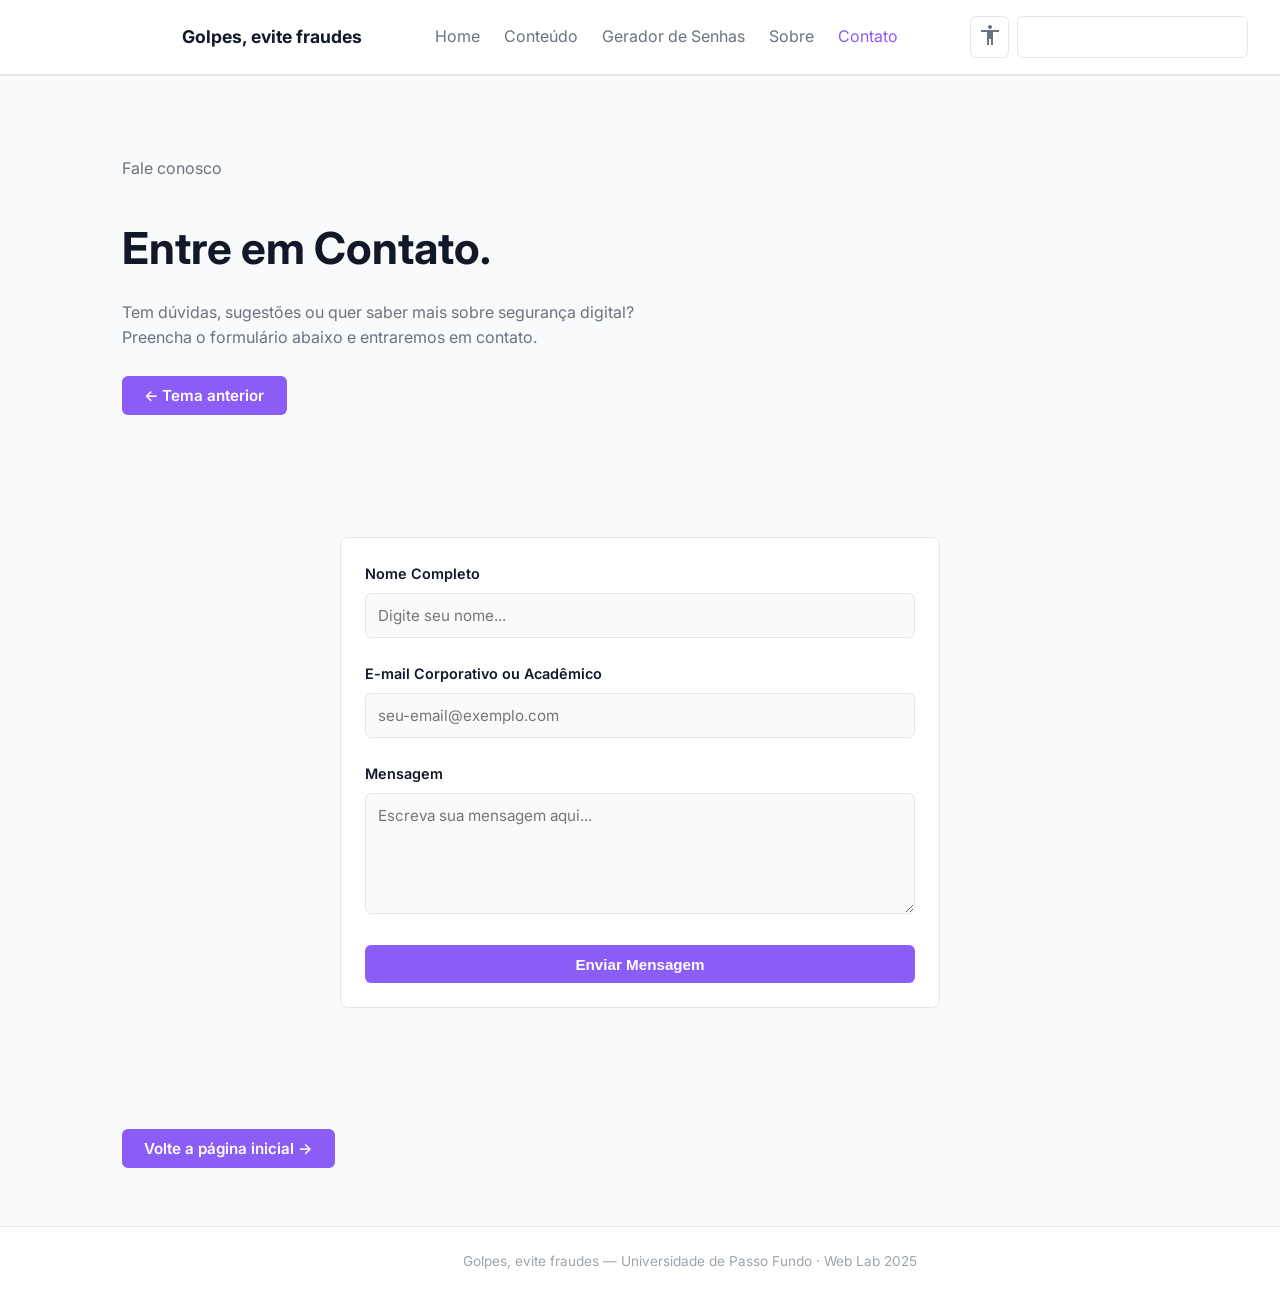
==== contato.html @ 8640deaa "two" ====
<!DOCTYPE html>
<html lang="pt-BR">
<head>
    <meta charset="UTF-8">
    <meta name="viewport" content="width=device-width, initial-scale=1.0">
    <title>Contato</title>


  <link rel="stylesheet" href="css/themes.css" />
  <link rel="stylesheet" href="css/accessibility.css" />
  <link rel="stylesheet" href="css/style.css" />

</head>
<body>

  <header>
    <nav>
      <a href="index.html" class="nav-logo">
        <span class="material-icons">shield</span>
        Golpes, evite fraudes
      </a>

      <ul class="nav-links">
        <li><a href="index.html">Home</a></li>
        <li><a href="content1.html">Conteúdo</a></li>
        <li><a href="seguranca.html">Gerador de Senhas</a></li>
        <li><a href="sobre.html">Sobre</a></li>
        <li><a href="contato.html"  class="active">Contato</a></li>
      </ul>

      <div class="nav-actions">
        <!-- tamanho de fonte -->
        <button
          id="btn-accessibility"
          class="btn-icon"
          title="Aumentar fonte"
          aria-label="Alternar tamanho da fonte"
        >
          <span class="material-icons">accessibility</span>
        </button>

        <!-- Dark / Light theme -->
        <button
          id="btn-theme"
          class="btn-icon"
          title="Alternar tema"
          aria-label="Alternar tema claro e escuro"
        >
          <span class="material-icons" id="theme-icon">dark_mode</span>
        </button>
      </div>
    </nav>
  </header>

  <main>

    <!-- HERO -->
    <section id="hero">
      <div class="container">
        <p class="section-label">Fale conosco</p>
        <h1>Entre em Contato.</h1>
        <p class="section-subtitle">
            Tem dúvidas, sugestões ou quer saber mais sobre segurança digital?
            Preencha o formulário abaixo e entraremos em contato.
        </p>
        <a href="sobre.html" class="btn-primary">← Tema anterior</a>
      </div>
    </section>

    <section id="secao-contato">
      <div class="container">
        <div class="card contact-card-form">
          
          <form id="form-contato">
            
            <div class="form-group">
              <label for="nome">Nome Completo</label>
              <input type="text" id="nome" name="nome" placeholder="Digite seu nome..." required>
            </div>

            <div class="form-group">
              <label for="email">E-mail Corporativo ou Acadêmico</label>
              <input type="email" id="email" name="email" placeholder="seu-email@exemplo.com" required>
            </div>

            <div class="form-group">
              <label for="mensagem">Mensagem</label>
              <textarea id="mensagem" name="mensagem" rows="5" placeholder="Escreva sua mensagem aqui..." required></textarea>
            </div>

            <button type="submit" class="btn-primary">Enviar Mensagem</button>
            
          </form>

        </div>
      </div>
    </section>

    <section id="nav-conteudos">
      <div class="container">
        <div class="nav-pages">
          <span></span>
          <a href="index.html" class="btn-primary">Volte a página inicial →</a>
        </div>
      </div>
    </section>

  </main>



    </main>

  <footer>
    <div class="container">
      <p>
        <span class="material-icons" style="font-size:1rem;vertical-align:middle;">shield</span>
        Golpes, evite fraudes — Universidade de Passo Fundo · Web Lab 2025
      </p>
    </div>
  </footer>

  <!-- JS -->
  <script src="js/theme.js"></script>
  <script src="js/accessibility.js"></script>
  <script src="js/contato.js"></script>

</body>
</html>
---- css/themes.css ----
/* THEMES.CSS — Dark / Light theme */

/* Light Theme (padrão) */
body {
  background-color: #F9FAFB;
  color: #111827;
}

body.dark {
  background-color: #0F1117;
  color: #F3F4F6;
}

/* Header */
header {
  background-color: #FFFFFF;
  border-bottom: 1px solid #E5E7EB;
}

body.dark header {
  background-color: #1A1D27;
  border-bottom: 1px solid #2D3148;
}

/* Cards */
.card {
  background-color: #FFFFFF;
  border: 1px solid #E5E7EB;
}

body.dark .card {
  background-color: #1E2130;
  border: 1px solid #2D3148;
}

/* Texto secundário */
.text-secondary {
  color: #6B7280;
}

body.dark .text-secondary {
  color: #9CA3AF;
}

/* Footer */
footer {
  background-color: #FFFFFF;
  border-top: 1px solid #E5E7EB;
  color: #9CA3AF;
}

body.dark footer {
  background-color: #1A1D27;
  border-top: 1px solid #2D3148;
}

/* Links de navegação */
.nav-links a {
  color: #6B7280;
}

body.dark .nav-links a {
  color: #9CA3AF;
}
---- css/accessibility.css ----
/* ACCESSIBILITY.CSS — Tamanho de fonte */

/* Tamanho padrão */
body {
  font-size: 16px;
}

/* Tamanho aumentado */
body.font-large {
  font-size: 20px;
}

body.font-large h1 { font-size: 2.5rem; }
body.font-large h2 { font-size: 2rem; }
body.font-large h3 { font-size: 1.5rem; }
body.font-large p  { font-size: 1.25rem; }
---- css/style.css ----
/* STYLE.CSS — Estilos gerais */

/* Google Fonts */
@import url('https://fonts.googleapis.com/css2?family=Inter:wght@400;600;700&display=swap');
@import url('https://fonts.googleapis.com/icon?family=Material+Icons');

/* Reset */
* {
  margin: 0;
  padding: 0;
  box-sizing: border-box;
}

body {
  font-family: 'Inter', sans-serif;
  line-height: 1.6;
}

a {
  text-decoration: none;
  color: #8B5CF6;
}

a:hover {
  color: #7C3AED;
}

/* ── Navbar ── */
nav {
  display: flex;
  align-items: center;
  justify-content: space-between;
  padding: 1rem 2rem;
  background-color: #FFFFFF;
  border-bottom: 1px solid #E5E7EB;
}

.nav-logo {
  font-size: 1.1rem;
  font-weight: 700;
  color: #111827;
  display: flex;
  align-items: center;
  gap: 0.4rem;
}

.nav-logo .material-icons {
  color: #8B5CF6;
}

.nav-links {
  display: flex;
  gap: 1.5rem;
  list-style: none;
}

.nav-links a {
  color: #6B7280;
}

.nav-links a:hover,
.nav-links a.active {
  color: #8B5CF6;
}

.nav-actions {
  display: flex;
  gap: 0.5rem;
}

.btn-icon {
  background: none;
  border: 1px solid #E5E7EB;
  border-radius: 6px;
  padding: 0.4rem;
  cursor: pointer;
  color: #6B7280;
}

.btn-icon:hover {
  color: #8B5CF6;
  border-color: #8B5CF6;
}

/* ── Container ── */
.container {
  max-width: 1100px;
  margin: 0 auto;
  padding: 0 2rem;
}

/* ── Seções ── */
section {
  padding: 4rem 0;
}

/* ── Botão principal ── */
.btn-primary {
  background-color: #8B5CF6;
  color: #fff;
  border: none;
  border-radius: 6px;
  padding: 0.65rem 1.4rem;
  font-size: 0.95rem;
  font-weight: 600;
  cursor: pointer;
}

.btn-primary:hover {
  background-color: #7C3AED;
  color: #fff;
}

/* ── Cards ── */
.card {
  background-color: #FFFFFF;
  border: 1px solid #E5E7EB;
  border-radius: 8px;
  padding: 1.5rem;
}

/* ── Hero ── */
#hero {
  padding: 5rem 0 4rem;
}

#hero h1 {
  font-size: 2.75rem;
  font-weight: 700;
  margin-bottom: 1rem;
}

#hero p {
  color: #6B7280;
  max-width: 520px;
  margin-bottom: 2rem;
}

/* ── Temas ── */
#temas h2 {
  font-size: 1.5rem;
  margin-bottom: 1.5rem;
}

.topics-grid {
  display: grid;
  grid-template-columns: repeat(4, 1fr);
  gap: 1.25rem;
}

.card .material-icons {
  color: #8B5CF6;
  font-size: 2rem;
  margin-bottom: 0.75rem;
  display: block;
}

.card h3 {
  font-size: 1rem;
  font-weight: 600;
  margin-bottom: 0.5rem;
}

.card p {
  font-size: 0.9rem;
  color: #6B7280;
  margin-bottom: 1rem;
}

/* ── Seção gerador de senhas ── */
#secao-senha .card {
  text-align: center;
  padding: 3rem 2rem;
}

#secao-senha .material-icons {
  font-size: 2.5rem;
  color: #8B5CF6;
  margin-bottom: 1rem;
  display: block;
}

#secao-senha h2 {
  font-size: 1.5rem;
  margin-bottom: 0.75rem;
}

#secao-senha p {
  color: #6B7280;
  margin-bottom: 1.5rem;
}

/* ── Footer ── */
footer {
  background-color: #FFFFFF;
  border-top: 1px solid #E5E7EB;
  text-align: center;
  padding: 1.5rem;
  font-size: 0.85rem;
  color: #9CA3AF;
}


#secao-senha .password-wrapper {
  margin: 1.5rem 0;
}

#password-display {
  width: 100%;
  max-width: 400px;
  padding: 0.8rem;
  font-size: 1.2rem;
  text-align: center;
  border: 1px solid #E5E7EB;
  border-radius: 6px;
  font-family: monospace; 
  background-color: #F9FAFB;
  color: #111827;
}

/* ── estilo da pagina do grupo team ── */
.team-grid {
  display: grid;
  grid-template-columns: repeat(auto-fit, minmax(250px, 1fr));
  gap: 2rem;
}

.team-card {
  text-align: center;
  padding: 2.5rem 1.5rem;
}

.avatar-container {
  margin-bottom: 1.5rem;
}

.team-img {
  width: 130px;
  height: 130px;
  border-radius: 50%; /* deixa a foto redonda */
  object-fit: cover;  /* evita a foto ficar distorcida */
  border: 3px solid #8B5CF6; /* borda da cor do site */
}

.team-card h3 {
  font-size: 1.2rem;
  color: #111827;
  margin-bottom: 0.25rem;
}



.team-description {
  font-size: 0.9rem;
  color: #6B7280;
  line-height: 1.5;
}

/* ── estilo pagina contato  ── */
.contact-card-form {
  max-width: 600px;
  margin: 0 auto; 
}

.form-group {
  margin-bottom: 1.5rem;
  text-align: left;
}

.form-group label {
  display: block;
  font-size: 0.9rem;
  font-weight: 600;
  color: #111827;
  margin-bottom: 0.5rem;
}

.form-group input,
.form-group textarea {
  width: 100%;
  padding: 0.75rem;
  border: 1px solid #E5E7EB;
  border-radius: 6px;
  font-family: inherit;
  font-size: 0.95rem;
  background-color: #F9FAFB;
  color: #111827;
  transition: border-color 0.2s ease, box-shadow 0.2s ease;
}

.form-group input:focus,
.form-group textarea:focus {
  outline: none;
  border-color: #8B5CF6;
  box-shadow: 0 0 0 3px rgba(139, 92, 246, 0.15);
}

#form-contato .btn-primary {
  width: 100%;
  display: block;
  text-align: center;
}
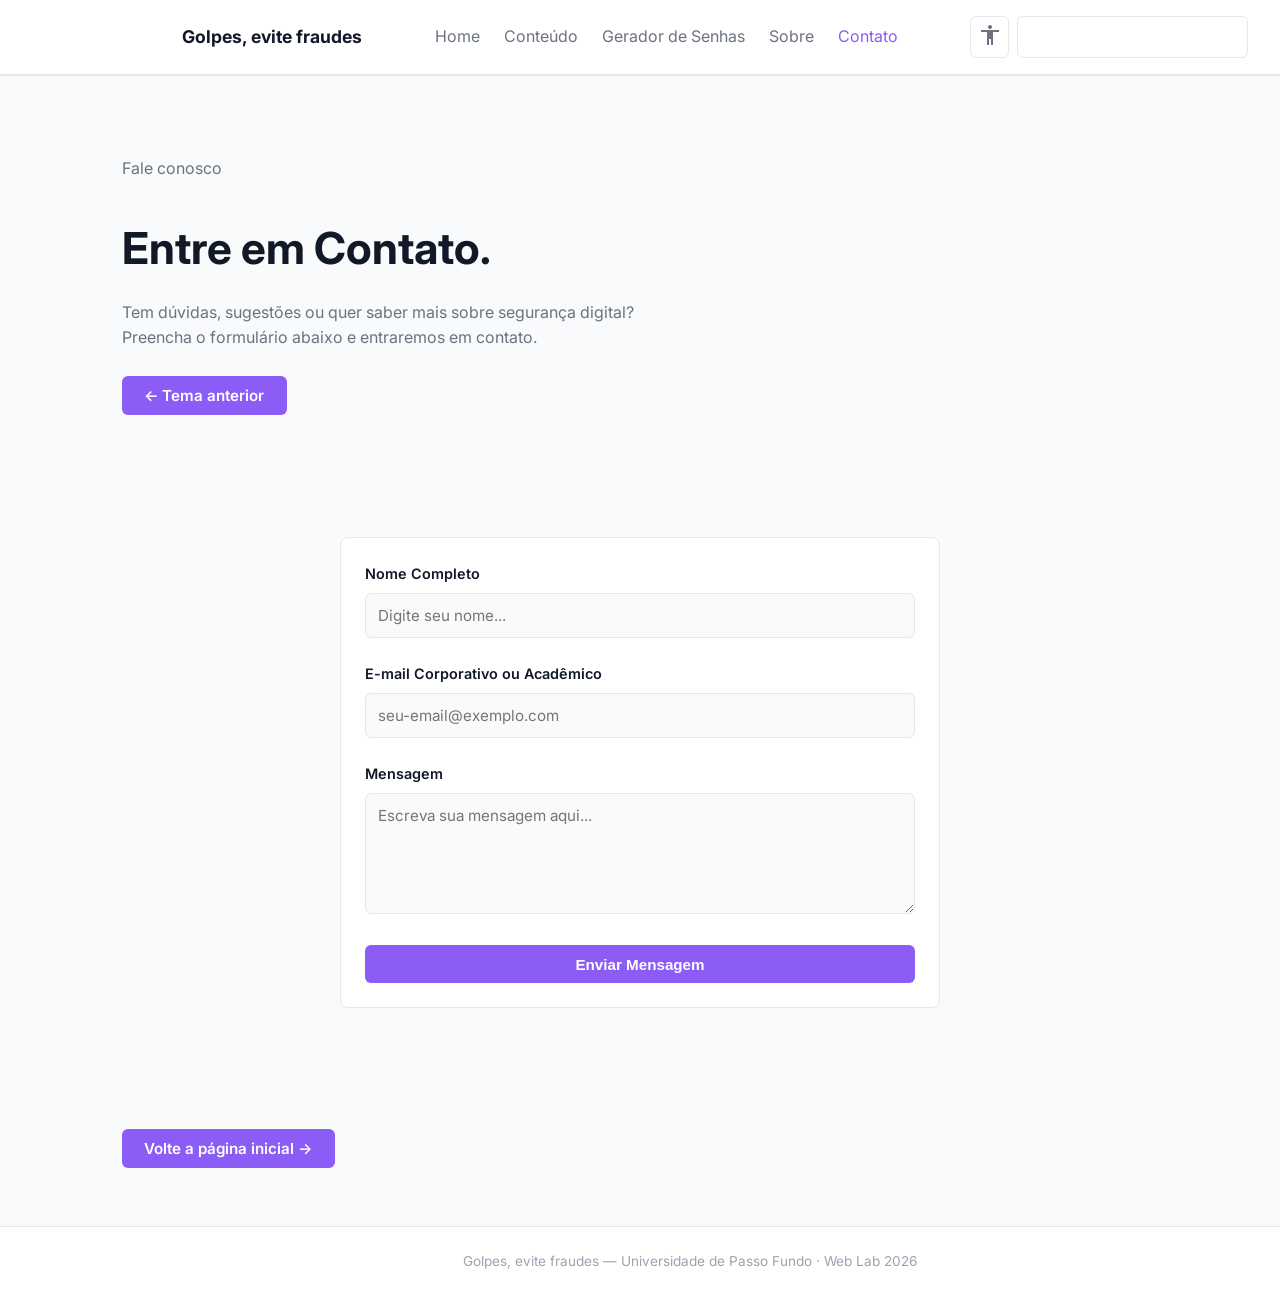
==== commit fed64da2: "feat: site pronto" ====
--- a/contato.html
+++ b/contato.html
@@ -115,7 +115,7 @@
     <div class="container">
       <p>
         <span class="material-icons" style="font-size:1rem;vertical-align:middle;">shield</span>
-        Golpes, evite fraudes — Universidade de Passo Fundo · Web Lab 2025
+        Golpes, evite fraudes — Universidade de Passo Fundo · Web Lab 2026
       </p>
     </div>
   </footer>
--- a/css/themes.css
+++ b/css/themes.css
@@ -9,6 +9,15 @@
 body.dark {
   background-color: #0F1117;
   color: #F3F4F6;
+}
+
+.team-card h3 {
+    color: black;
+}
+
+/* Tema escuro */
+body.dark .team-card h3 {
+    color: white;
 }
 
 /* Header */
